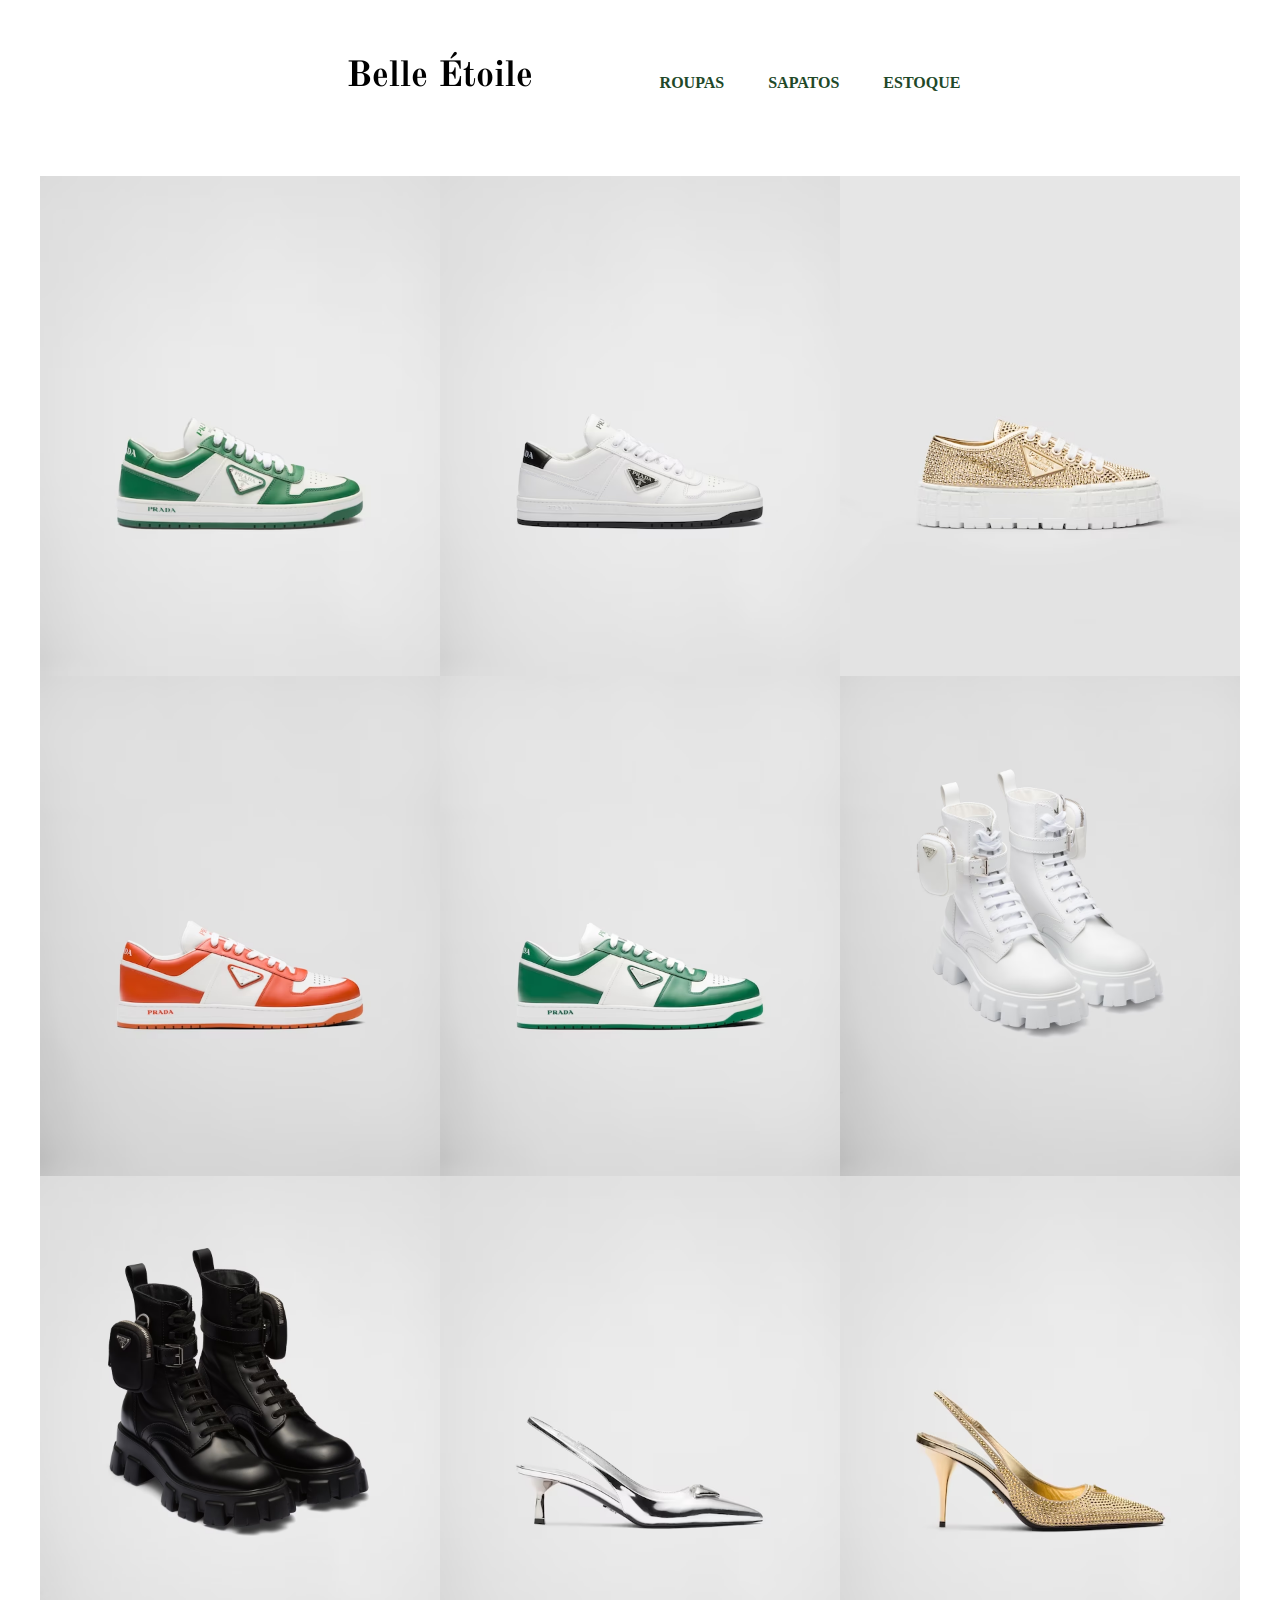
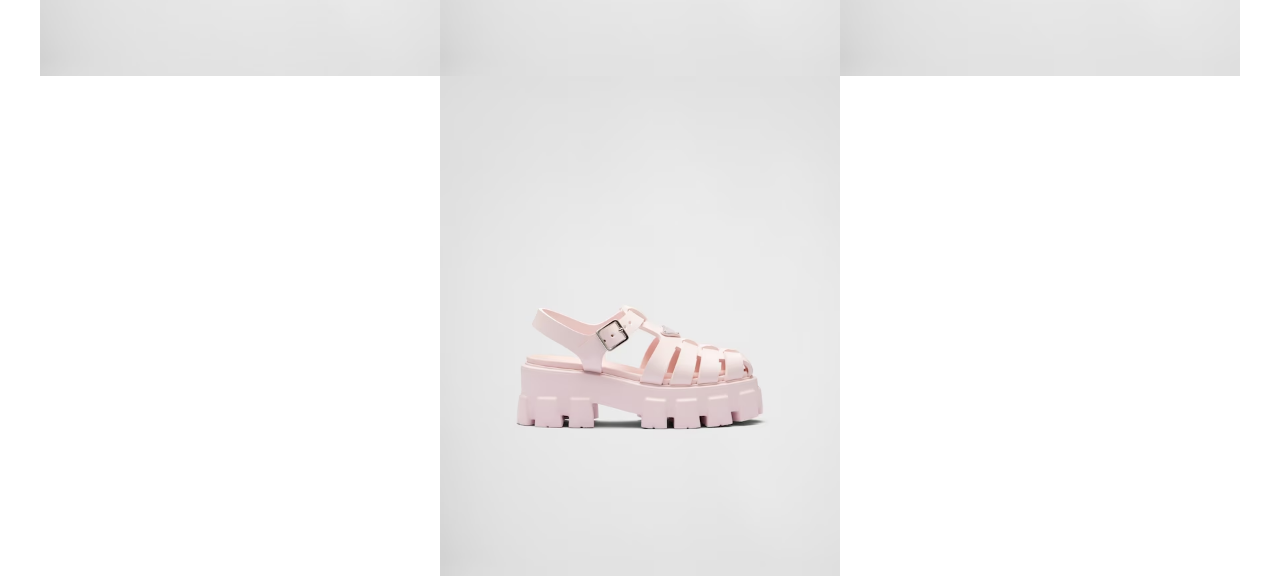
==== sapatos.html @ efba7d25 "." ====
<!DOCTYPE html>
<html lang="en">
<head>
    <meta charset="UTF-8">
    <meta http-equiv="X-UA-Compatible" content="IE=edge">
    <meta name="viewport" content="width=, initial-scale=1.0">
    <link rel="stylesheet" href="estilo.css">
    <title>Document</title>
</head>
<body style="background-color:#ffffff">
     <section class="container">
        <img src="Belle Étoile (5).png">

        <div id="menu">
            <ul>
                <li><a href="roupas.html">ROUPAS</a></li>
                <li><a href="sapatos.html">SAPATOS</a></li>
                <li><a href="estoque.php">ESTOQUE </a></li>
            </ul>
        </div>
       </section>

   
         
    </br>
    <section class="container">
        <div class="img">
    <img src="tenis.avif" weight="400" height="500"> 
    <img src="tenis1.avif" weight="400" height="500"> 
    <img src="tenis2.avif" weight="400" height="500"> 
    <img src="laranja.avif" weight="400" height="500">  
    <img src="verde.avif" weight="400" height="500">  
    <img src="bota2.avif" weight="400" height="500">  
    <img src="bota,.avif" weight="400" height="500">  
    <img src="tenis3.avif" weight="400" height="500">  
    <img src="tenis4.avif" weight="400" height="500">  
    <img src="tenis5.avif" weight="400" height="500">  
    
    
    </div>
---- estilo.css ----
#menu {
    text-align: center;
    font-family: verdana;
    color: rgb(214, 214, 213);
    font-weight: bold;
 
}

#menu a {
    text-decoration: none;
    color: rgb(33, 72, 40);
}

#menu a :hover {
    text-decoration: none;
    color: rgb(22, 60, 33);
}

#menu li {
    display: inline;
    padding: 0 20px 0 20px;
}

body {
    background: yellow;
}

/* Flex Item */
.item {
    margin: 5px;
    background: rgb(64, 123, 56);
    text-align: center;
    font-size: 1.5em;
}
.container {
    margin: 0 auto;
    display: flex;
    align-items: center;
    justify-content: center;
}

.flex {
    display: flex;
}

.flex-wrap {
    flex-wrap: wrap;
}

.flex-item-1 {
    flex: 1;
}

.img {
    display: flex;
    flex-wrap: wrap;
    justify-content: center;
}

.img img:hover {
    transition: all.5s;
    transform: scale(1.0);
}
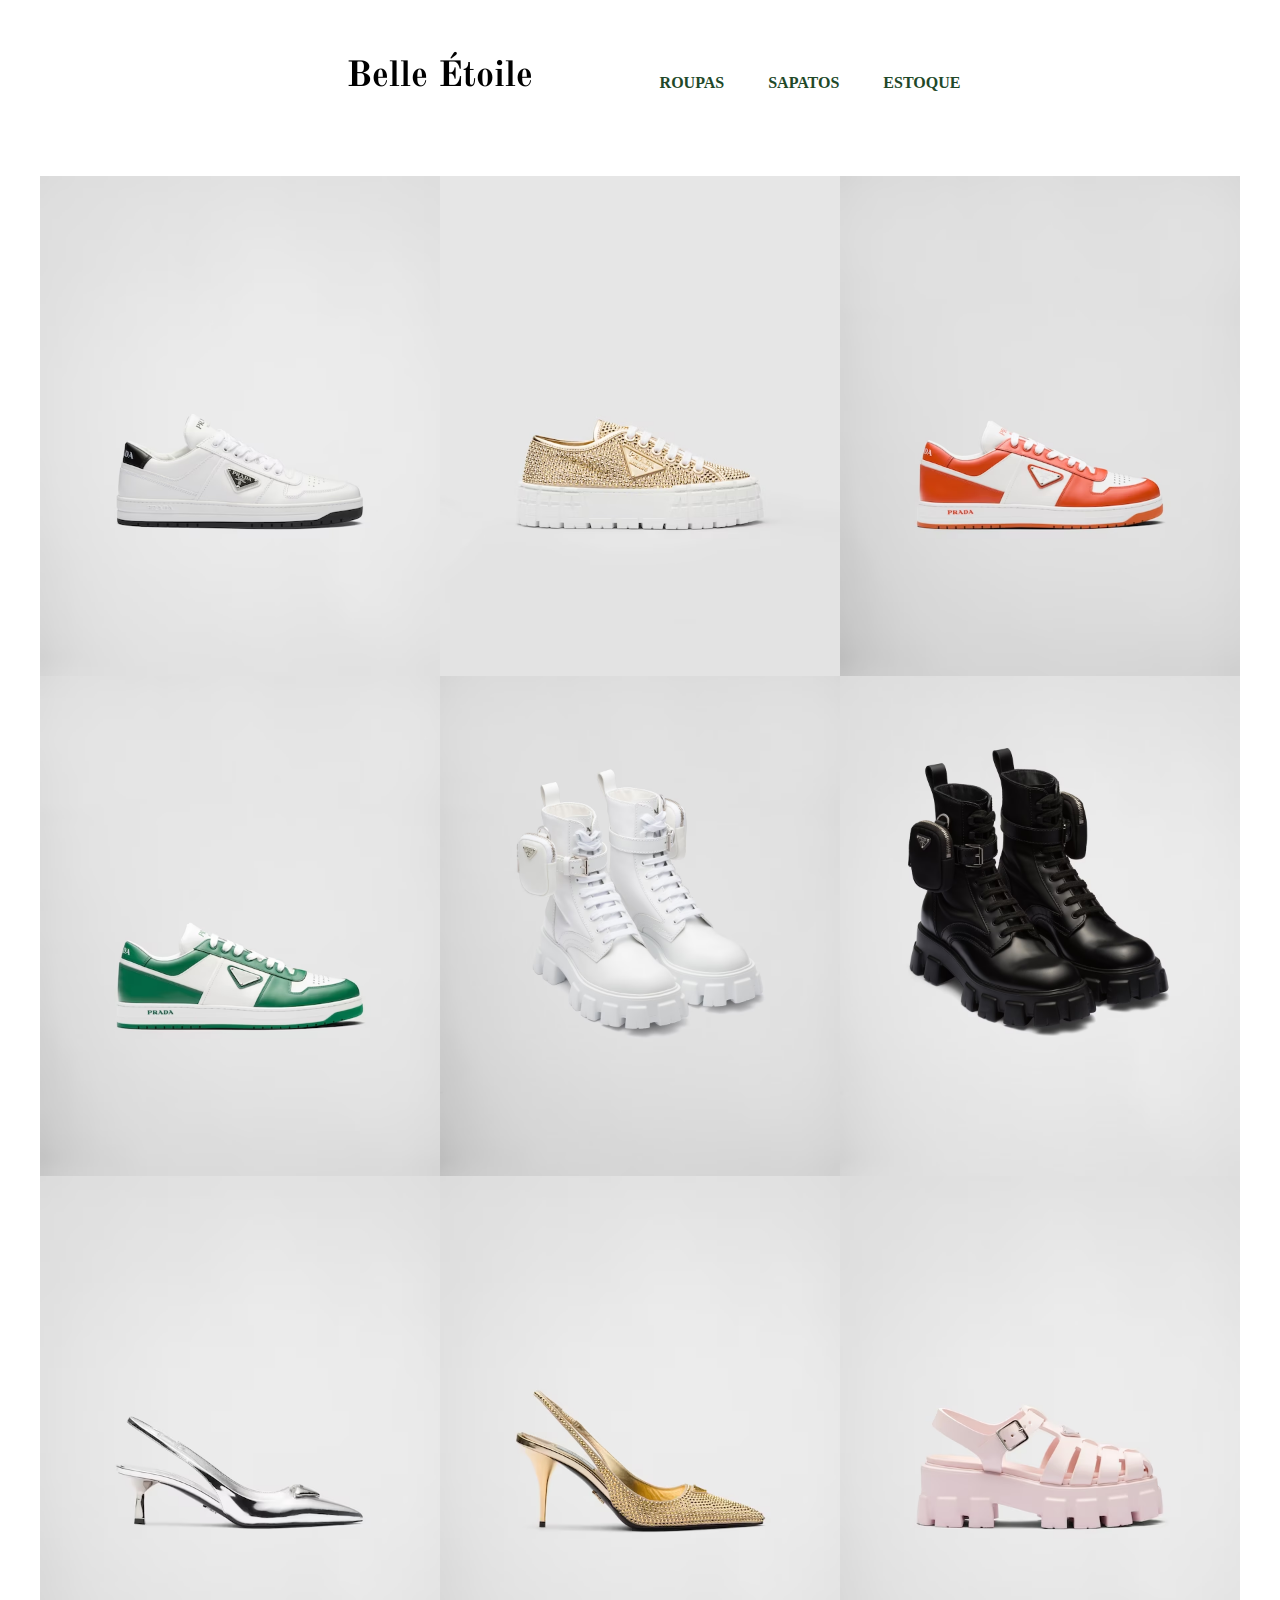
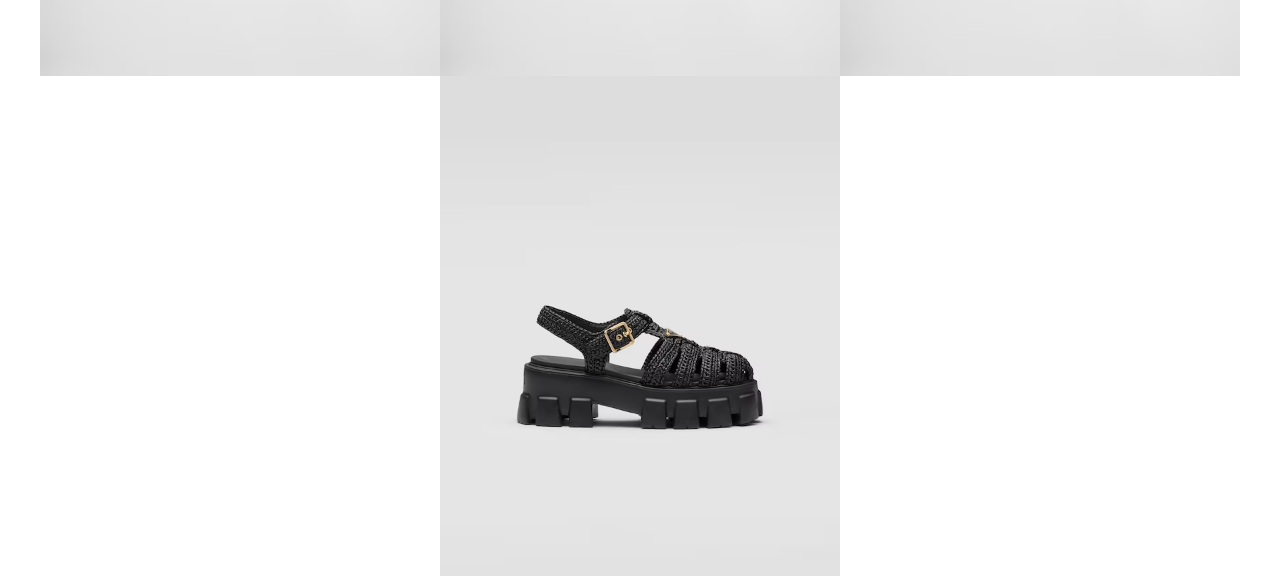
==== commit a8fd4757: "codigoavaliado" ====
--- a/sapatos.html
+++ b/sapatos.html
@@ -24,8 +24,8 @@
          
     </br>
     <section class="container">
-        <div class="img">
-    <img src="tenis.avif" weight="400" height="500"> 
+        <div class="img"> 
+
     <img src="tenis1.avif" weight="400" height="500"> 
     <img src="tenis2.avif" weight="400" height="500"> 
     <img src="laranja.avif" weight="400" height="500">  
@@ -35,6 +35,7 @@
     <img src="tenis3.avif" weight="400" height="500">  
     <img src="tenis4.avif" weight="400" height="500">  
     <img src="tenis5.avif" weight="400" height="500">  
+    <img src="tenis6.avif" weight="400" height="500"> 
     
     
     </div>
